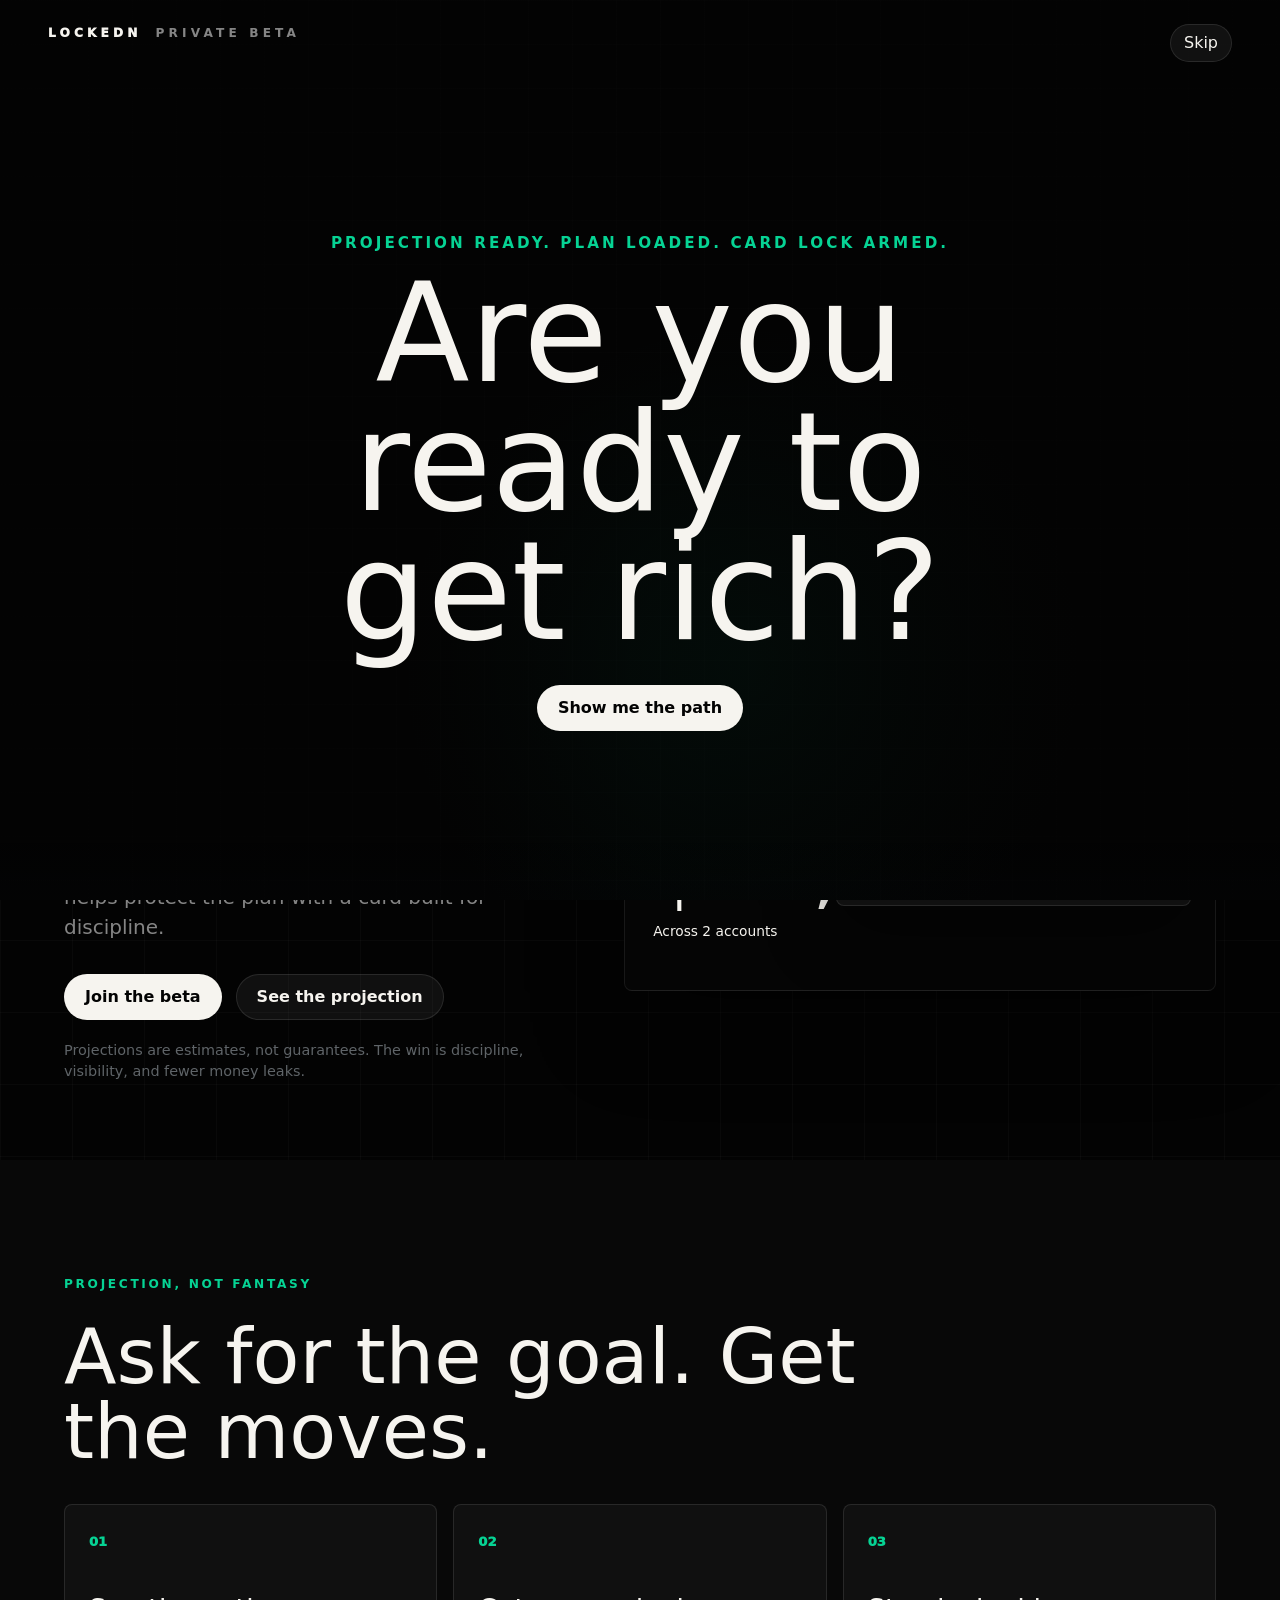
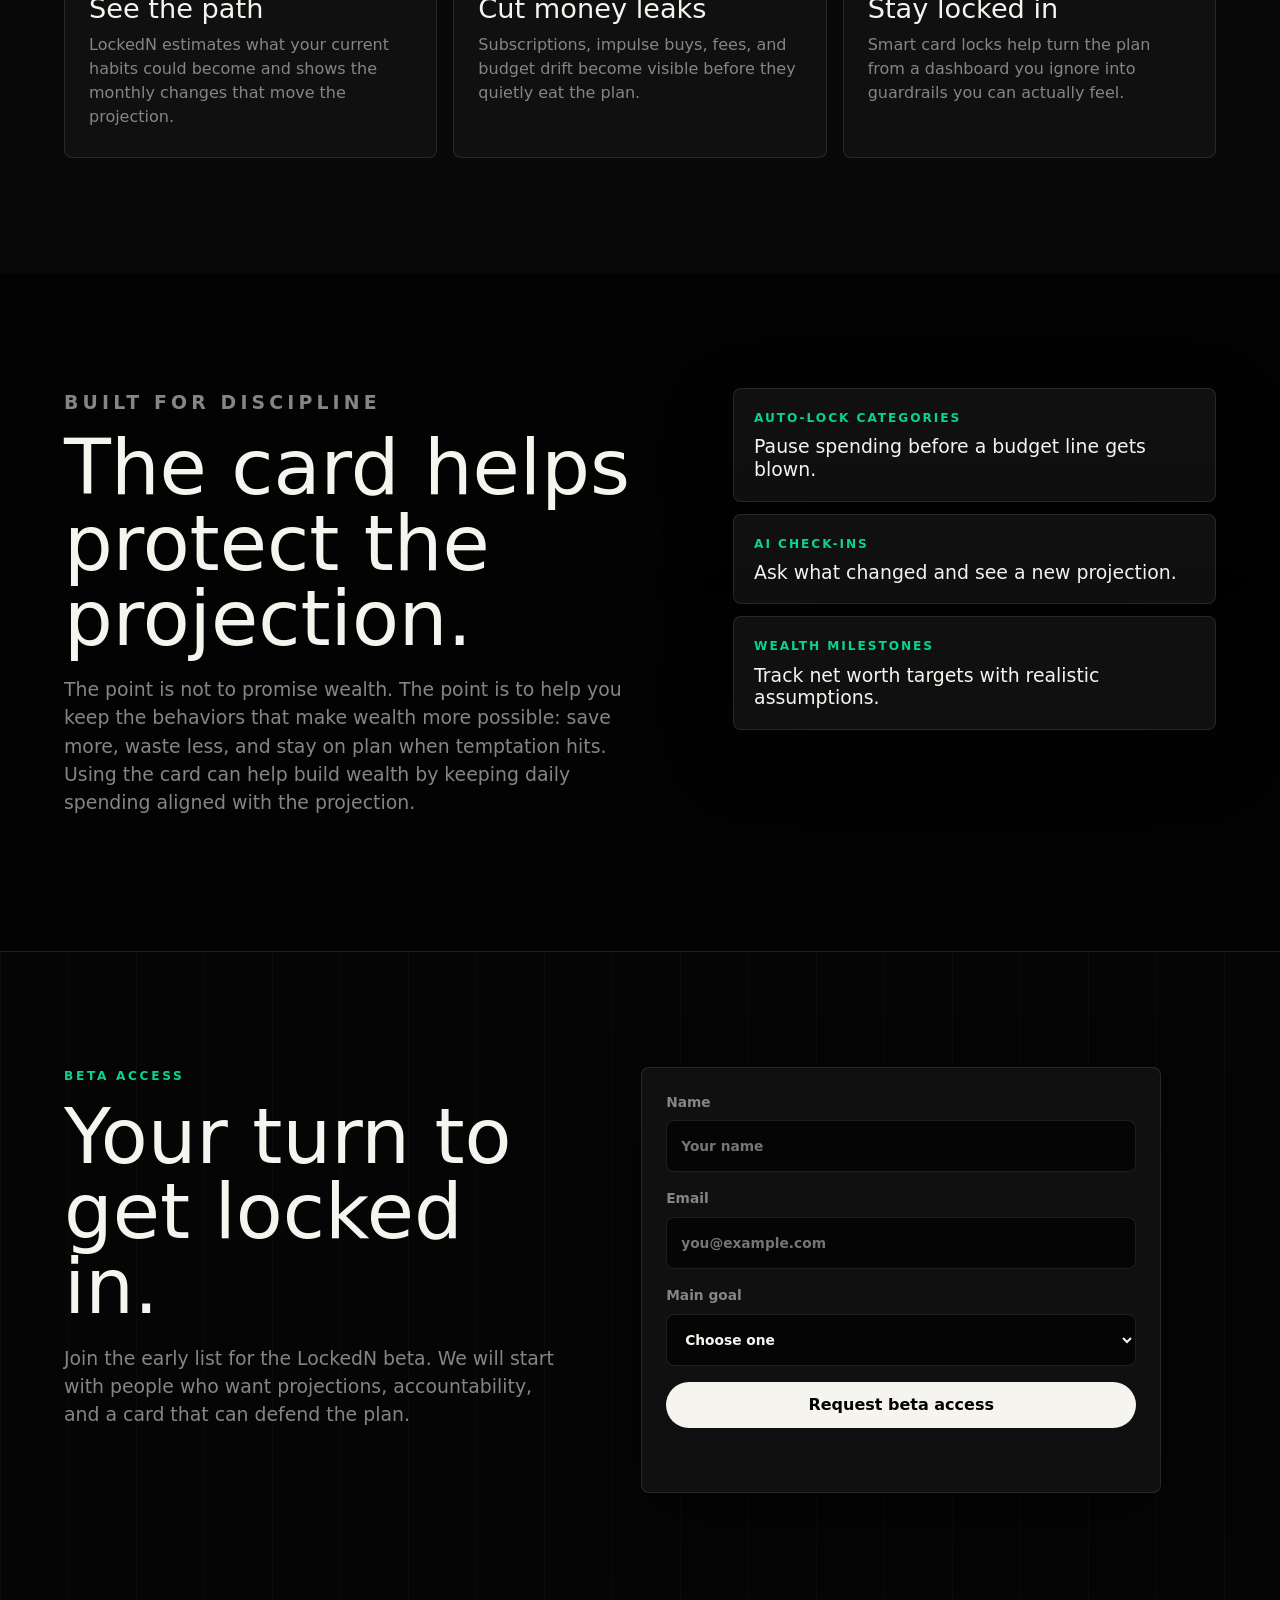
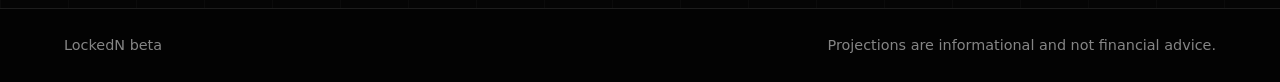
==== index.html @ 0f1dfa18 "Launch LockedN beta page" ====
<!doctype html>
<html lang="en">
  <head>
    <meta charset="utf-8" />
    <meta name="viewport" content="width=device-width, initial-scale=1" />
    <title>LockedN | Beta Access</title>
    <meta
      name="description"
      content="LockedN is an AI budgeting brain with projections, spending guardrails, and a card that can lock to help you stay on your wealth plan."
    />
    <link rel="stylesheet" href="styles.css" />
  </head>
  <body class="intro-active">
    <div class="intro" id="intro" aria-label="LockedN launch intro">
      <div class="intro__scan"></div>
      <div class="intro__topline">
        <span class="brand-mark">LOCKEDN</span>
        <span>Private beta</span>
      </div>
      <button class="intro__skip" type="button" id="skipIntro">Skip</button>

      <div class="intro__stage">
        <div class="intro__prompt">
          <span class="intro__label">Ask the AI</span>
          <p class="typing-line" id="introPrompt">I want to be a millionaire.</p>
        </div>

        <div class="intro__machine" aria-hidden="true">
          <div class="signal-row">
            <span>Income</span>
            <i></i>
          </div>
          <div class="signal-row">
            <span>Spending</span>
            <i></i>
          </div>
          <div class="signal-row">
            <span>Debt</span>
            <i></i>
          </div>
          <div class="signal-row">
            <span>Guardrails</span>
            <i></i>
          </div>
        </div>

        <div class="intro__projection">
          <span>Projected path</span>
          <strong id="introValue">$0</strong>
          <div class="intro__chart">
            <b style="--h: 24%"></b>
            <b style="--h: 38%"></b>
            <b style="--h: 51%"></b>
            <b style="--h: 68%"></b>
            <b style="--h: 86%"></b>
          </div>
        </div>

        <div class="intro__reveal">
          <p>Projection ready. Plan loaded. Card lock armed.</p>
          <h1>Are you ready to get rich?</h1>
          <button class="button button--light" type="button" id="enterSite">Show me the path</button>
        </div>
      </div>
    </div>

    <header class="site-header">
      <a class="logo" href="#top" aria-label="LockedN home">
        LOCKEDN
      </a>
      <nav class="site-nav" aria-label="Primary navigation">
        <a href="#projection">Projection</a>
        <a href="#guardrails">Card lock</a>
        <a href="#beta">Beta</a>
      </nav>
      <button class="button button--ghost" type="button" id="replayIntro">Replay</button>
    </header>

    <main id="top">
      <section class="hero" aria-labelledby="hero-title">
        <div class="hero__copy">
          <p class="eyebrow">AI wealth projection + lockable card</p>
          <h1 id="hero-title">Ask LockedN how to become a millionaire.</h1>
          <p class="hero__lede">
            LockedN turns your income, spending, debt, and goals into a projected wealth path, then helps protect the plan with a card built for discipline.
          </p>
          <div class="hero__actions">
            <a class="button button--primary" href="#beta">Join the beta</a>
            <a class="button button--secondary" href="#projection">See the projection</a>
          </div>
          <p class="fine-print">
            Projections are estimates, not guarantees. The win is discipline, visibility, and fewer money leaks.
          </p>
        </div>

        <div class="wealth-visual" aria-label="LockedN product preview">
          <div class="app-preview">
            <div class="app-preview__brand">LOCKEDN</div>
            <div class="black-card">
              <div class="black-card__top">
                <div>
                  <span>LOCKEDN</span>
                  <small>BLACK</small>
                </div>
                <b>VISA</b>
              </div>
              <div class="card-chip"></div>
              <div class="black-card__number">
                <span>&bull;&bull;&bull;&bull;</span>
                <span>&bull;&bull;&bull;&bull;</span>
                <span>&bull;&bull;&bull;&bull;</span>
                <strong>4242</strong>
              </div>
              <div class="black-card__foot">
                <span>CARDHOLDER</span>
                <strong>BETA MEMBER</strong>
              </div>
              <div class="card-lock-status">AI LOCK READY</div>
            </div>

            <div class="balance-panel">
              <span>Total balance</span>
              <strong>$14,260.65</strong>
              <p>Across 2 accounts</p>
            </div>

            <div class="ai-console">
              <div class="message message--user">I want to be a millionaire.</div>
              <div class="message message--ai">
                Save rate needed: $2,150/mo<br />
                Spending leaks found: $417/mo<br />
                Projected path: <strong>18 yrs 7 mos</strong>
              </div>
            </div>

            <div class="projection-panel">
              <div>
                <span>Target</span>
                <strong>$1,000,000</strong>
              </div>
              <div class="mini-chart" aria-hidden="true">
                <i style="--h: 28%"></i>
                <i style="--h: 44%"></i>
                <i style="--h: 59%"></i>
                <i style="--h: 72%"></i>
                <i style="--h: 92%"></i>
              </div>
            </div>
          </div>
        </div>
      </section>

      <section class="section section--contrast" id="projection" aria-labelledby="projection-title">
        <div class="section__heading">
          <p class="eyebrow">Projection, not fantasy</p>
          <h2 id="projection-title">Ask for the goal. Get the moves.</h2>
        </div>
        <div class="feature-grid">
          <article class="feature-card">
            <span class="feature-card__number">01</span>
            <h3>See the path</h3>
            <p>LockedN estimates what your current habits could become and shows the monthly changes that move the projection.</p>
          </article>
          <article class="feature-card">
            <span class="feature-card__number">02</span>
            <h3>Cut money leaks</h3>
            <p>Subscriptions, impulse buys, fees, and budget drift become visible before they quietly eat the plan.</p>
          </article>
          <article class="feature-card">
            <span class="feature-card__number">03</span>
            <h3>Stay locked in</h3>
            <p>Smart card locks help turn the plan from a dashboard you ignore into guardrails you can actually feel.</p>
          </article>
        </div>
      </section>

      <section class="split-section" id="guardrails" aria-labelledby="guardrails-title">
        <div>
          <p class="eyebrow">Built for discipline</p>
          <h2 id="guardrails-title">The card helps protect the projection.</h2>
          <p>
            The point is not to promise wealth. The point is to help you keep the behaviors that make wealth more possible: save more, waste less, and stay on plan when temptation hits. Using the card can help build wealth by keeping daily spending aligned with the projection.
          </p>
        </div>
        <div class="lock-list">
          <div>
            <span>Auto-lock categories</span>
            <strong>Pause spending before a budget line gets blown.</strong>
          </div>
          <div>
            <span>AI check-ins</span>
            <strong>Ask what changed and see a new projection.</strong>
          </div>
          <div>
            <span>Wealth milestones</span>
            <strong>Track net worth targets with realistic assumptions.</strong>
          </div>
        </div>
      </section>

      <section class="beta-section" id="beta" aria-labelledby="beta-title">
        <div class="beta-section__copy">
          <p class="eyebrow">Beta access</p>
          <h2 id="beta-title">Your turn to get locked in.</h2>
          <p>
            Join the early list for the LockedN beta. We will start with people who want projections, accountability, and a card that can defend the plan.
          </p>
        </div>

        <form class="signup-form" id="signupForm" novalidate>
          <label>
            Name
            <input type="text" name="name" autocomplete="name" placeholder="Your name" required />
          </label>
          <label>
            Email
            <input type="email" name="email" autocomplete="email" placeholder="you@example.com" required />
          </label>
          <label>
            Main goal
            <select name="goal" required>
              <option value="">Choose one</option>
              <option>Become a millionaire</option>
              <option>Stop overspending</option>
              <option>Pay down debt</option>
              <option>Build investing discipline</option>
            </select>
          </label>
          <button class="button button--primary" type="submit">Request beta access</button>
          <p class="form-status" id="formStatus" role="status" aria-live="polite"></p>
        </form>
      </section>
    </main>

    <footer class="site-footer">
      <span>LockedN beta</span>
      <span>Projections are informational and not financial advice.</span>
    </footer>

    <script src="script.js"></script>
  </body>
</html>
---- styles.css ----
:root {
  color-scheme: dark;
  --black: #030303;
  --app-black: #080808;
  --card: #1b1b1b;
  --card-soft: #242424;
  --ink: #f6f4ef;
  --muted: #858585;
  --muted-2: #5f6468;
  --line: rgba(255, 255, 255, 0.1);
  --teal: #06d394;
  --green: #06d394;
  --gold: #a99b65;
  --blue: #76a7ff;
  --shadow: rgba(0, 0, 0, 0.48);
}

* {
  box-sizing: border-box;
}

html {
  scroll-behavior: smooth;
}

body {
  margin: 0;
  min-width: 320px;
  background: var(--black);
  color: var(--ink);
  font-family:
    Inter, ui-sans-serif, system-ui, -apple-system, BlinkMacSystemFont, "Segoe UI",
    sans-serif;
  line-height: 1.5;
}

body.intro-active {
  overflow: hidden;
}

a {
  color: inherit;
  text-decoration: none;
}

button,
input,
select {
  font: inherit;
}

.intro {
  position: fixed;
  inset: 0;
  z-index: 20;
  display: grid;
  min-height: 100svh;
  overflow: hidden;
  background:
    linear-gradient(rgba(255, 255, 255, 0.026) 1px, transparent 1px),
    linear-gradient(90deg, rgba(255, 255, 255, 0.026) 1px, transparent 1px),
    var(--black);
  background-size: 44px 44px;
  transition:
    opacity 0.7s ease,
    visibility 0.7s ease;
}

.intro.is-hidden {
  visibility: hidden;
  opacity: 0;
  pointer-events: none;
}

.intro.is-restarting *,
.intro.is-restarting *::before,
.intro.is-restarting *::after {
  animation: none !important;
}

.intro::after {
  position: absolute;
  inset: 0;
  background:
    linear-gradient(90deg, rgba(3, 3, 3, 0.98), rgba(3, 3, 3, 0.72), rgba(3, 3, 3, 0.96)),
    radial-gradient(circle at 58% 74%, rgba(6, 211, 148, 0.16), transparent 34%);
  content: "";
}

.intro__scan {
  position: absolute;
  inset: -20%;
  z-index: 1;
  background: linear-gradient(
    180deg,
    transparent 0%,
    rgba(118, 167, 255, 0.08) 48%,
    rgba(6, 211, 148, 0.3) 50%,
    rgba(118, 167, 255, 0.08) 52%,
    transparent 100%
  );
  transform: translateY(-80%);
  animation: scan 5.6s cubic-bezier(0.7, 0, 0.2, 1) forwards;
}

.intro__topline,
.intro__skip {
  position: fixed;
  z-index: 3;
  top: 24px;
}

.intro__topline {
  left: clamp(18px, 4vw, 48px);
  display: flex;
  gap: 14px;
  align-items: center;
  color: var(--muted);
  font-size: 0.76rem;
  font-weight: 800;
  letter-spacing: 0.34em;
  text-transform: uppercase;
}

.brand-mark {
  color: var(--ink);
  font-weight: 950;
}

.intro__skip {
  right: clamp(18px, 4vw, 48px);
  width: 62px;
  min-height: 38px;
  border: 1px solid var(--line);
  border-radius: 999px;
  background: rgba(255, 255, 255, 0.06);
  color: var(--ink);
  cursor: pointer;
}

.intro__stage {
  position: relative;
  z-index: 2;
  display: grid;
  width: min(980px, calc(100% - 32px));
  min-height: min(680px, calc(100svh - 120px));
  margin: auto;
  place-items: center;
}

.intro__prompt,
.intro__machine,
.intro__projection,
.intro__reveal {
  position: absolute;
  width: min(720px, 100%);
}

.intro__prompt {
  top: 22%;
  opacity: 0;
  transform: translateY(22px);
  animation: riseIn 0.7s ease 0.35s forwards, fadeOut 0.5s ease 3.2s forwards;
}

.intro__label,
.intro__projection span,
.signal-row span {
  color: var(--muted);
  font-size: 0.76rem;
  font-weight: 850;
  letter-spacing: 0.22em;
  text-transform: uppercase;
}

.typing-line {
  position: relative;
  width: max-content;
  max-width: 100%;
  margin: 12px 0 0;
  overflow: hidden;
  border-right: 2px solid var(--teal);
  color: var(--ink);
  font-size: clamp(2rem, 8vw, 5.6rem);
  font-weight: 300;
  line-height: 0.98;
  white-space: nowrap;
  animation:
    typing 1.6s steps(29, end) 0.65s both,
    cursor 0.7s step-end infinite;
}

.intro__machine {
  top: 24%;
  display: grid;
  gap: 12px;
  opacity: 0;
  transform: scale(0.98);
  animation: riseIn 0.45s ease 3.45s forwards, fadeOut 0.45s ease 5.25s forwards;
}

.signal-row {
  display: grid;
  grid-template-columns: 118px 1fr;
  align-items: center;
  gap: 14px;
}

.signal-row i {
  display: block;
  height: 10px;
  overflow: hidden;
  border-radius: 999px;
  background: rgba(255, 255, 255, 0.09);
}

.signal-row i::before {
  display: block;
  width: 100%;
  height: 100%;
  border-radius: inherit;
  background: linear-gradient(90deg, var(--blue), var(--teal), var(--gold));
  content: "";
  transform: translateX(-102%);
  animation: loadBar 0.85s ease forwards;
}

.signal-row:nth-child(2) i::before {
  animation-delay: 0.15s;
}

.signal-row:nth-child(3) i::before {
  animation-delay: 0.28s;
}

.signal-row:nth-child(4) i::before {
  animation-delay: 0.42s;
}

.intro__projection {
  top: 16%;
  display: grid;
  gap: 20px;
  opacity: 0;
  transform: translateY(18px);
  animation: riseIn 0.45s ease 5.45s forwards, fadeOut 0.45s ease 7.45s forwards;
}

.intro__projection strong {
  color: var(--ink);
  font-size: clamp(3.5rem, 16vw, 9.2rem);
  font-weight: 200;
  line-height: 0.9;
}

.intro__chart {
  display: grid;
  grid-template-columns: repeat(5, 1fr);
  align-items: end;
  height: 150px;
  gap: 14px;
  border-bottom: 1px solid var(--line);
}

.intro__chart b {
  display: block;
  height: var(--h);
  min-height: 16px;
  border-radius: 8px 8px 0 0;
  background: linear-gradient(180deg, var(--ink), var(--teal));
  transform: scaleY(0);
  transform-origin: bottom;
  animation: chartGrow 0.8s ease forwards;
}

.intro__chart b:nth-child(2) {
  animation-delay: 0.1s;
}

.intro__chart b:nth-child(3) {
  animation-delay: 0.2s;
}

.intro__chart b:nth-child(4) {
  animation-delay: 0.3s;
}

.intro__chart b:nth-child(5) {
  animation-delay: 0.4s;
}

.intro__reveal {
  top: 18%;
  text-align: center;
  opacity: 0;
  transform: translateY(24px) scale(0.98);
  animation: revealIn 0.65s cubic-bezier(0.2, 0.8, 0.2, 1) 7.75s forwards;
}

.intro__reveal p {
  margin: 0 0 14px;
  color: var(--teal);
  font-size: clamp(0.78rem, 2vw, 0.95rem);
  font-weight: 850;
  letter-spacing: 0.2em;
  text-transform: uppercase;
}

.intro__reveal h1 {
  margin: 0 auto 28px;
  max-width: 780px;
  color: var(--ink);
  font-size: clamp(3.2rem, 11vw, 8.6rem);
  font-weight: 250;
  line-height: 0.94;
}

.site-header {
  position: sticky;
  top: 0;
  z-index: 10;
  display: flex;
  min-height: 76px;
  align-items: center;
  justify-content: space-between;
  gap: 24px;
  padding: 0 clamp(22px, 4vw, 56px);
  border-bottom: 1px solid var(--line);
  background: rgba(3, 3, 3, 0.82);
  backdrop-filter: blur(18px);
}

.logo {
  display: inline-flex;
  align-items: center;
  color: var(--ink);
  font-size: 0.78rem;
  font-weight: 950;
  letter-spacing: 0.34em;
}

.site-nav {
  display: flex;
  gap: clamp(12px, 3vw, 30px);
  color: var(--muted);
  font-size: 0.82rem;
  font-weight: 750;
}

.site-nav a:hover {
  color: var(--ink);
}

.button {
  display: inline-flex;
  min-height: 46px;
  align-items: center;
  justify-content: center;
  border: 1px solid transparent;
  border-radius: 999px;
  padding: 0 20px;
  font-weight: 850;
  cursor: pointer;
  transition:
    transform 0.2s ease,
    border-color 0.2s ease,
    background 0.2s ease;
}

.button:hover {
  transform: translateY(-2px);
}

.button--primary {
  background: var(--ink);
  color: var(--black);
}

.button--secondary {
  border-color: var(--line);
  background: rgba(255, 255, 255, 0.055);
  color: var(--ink);
}

.button--ghost {
  min-height: 38px;
  border-color: var(--line);
  background: transparent;
  color: var(--muted);
}

.button--light {
  background: var(--ink);
  color: var(--black);
}

.hero {
  display: grid;
  min-height: calc(100svh - 76px);
  grid-template-columns: minmax(0, 0.9fr) minmax(380px, 1.1fr);
  align-items: center;
  gap: clamp(30px, 6vw, 76px);
  padding: clamp(52px, 8vw, 104px) clamp(22px, 5vw, 72px) clamp(42px, 6vw, 80px);
  background:
    linear-gradient(rgba(255, 255, 255, 0.025) 1px, transparent 1px),
    linear-gradient(90deg, rgba(255, 255, 255, 0.025) 1px, transparent 1px),
    radial-gradient(circle at 75% 44%, rgba(6, 211, 148, 0.08), transparent 30%),
    var(--black);
  background-size: 72px 72px, 72px 72px, auto, auto;
}

.hero__copy {
  max-width: 720px;
}

.eyebrow {
  margin: 0 0 14px;
  color: var(--teal);
  font-size: 0.76rem;
  font-weight: 900;
  letter-spacing: 0.22em;
  text-transform: uppercase;
}

.hero h1,
.section h2,
.split-section h2,
.beta-section h2 {
  margin: 0;
  font-weight: 280;
  line-height: 0.98;
}

.hero h1 {
  max-width: 780px;
  font-size: clamp(3.15rem, 7.8vw, 7.1rem);
}

.hero__lede {
  max-width: 650px;
  margin: 24px 0 0;
  color: var(--muted);
  font-size: clamp(1.04rem, 2vw, 1.25rem);
}

.hero__actions {
  display: flex;
  flex-wrap: wrap;
  gap: 14px;
  margin-top: 32px;
}

.fine-print {
  max-width: 540px;
  margin: 20px 0 0;
  color: var(--muted-2);
  font-size: 0.9rem;
}

.wealth-visual {
  position: relative;
  min-height: 720px;
}

.app-preview {
  position: relative;
  min-height: 720px;
  overflow: hidden;
  border: 1px solid rgba(255, 255, 255, 0.075);
  border-radius: 8px;
  background:
    linear-gradient(180deg, rgba(255, 255, 255, 0.035), transparent 24%),
    #050505;
  box-shadow: 0 32px 90px var(--shadow);
}

.app-preview__brand {
  position: absolute;
  left: 28px;
  top: 28px;
  color: var(--ink);
  font-size: 0.78rem;
  font-weight: 950;
  letter-spacing: 0.34em;
}

.black-card {
  position: absolute;
  left: 28px;
  right: 28px;
  top: 70px;
  min-height: 360px;
  overflow: hidden;
  border: 1px solid rgba(255, 255, 255, 0.07);
  border-radius: 8px;
  background:
    radial-gradient(circle at 46% 46%, rgba(255, 255, 255, 0.045), transparent 30%),
    linear-gradient(145deg, #242424, #111 72%);
  box-shadow: 0 28px 60px rgba(0, 0, 0, 0.5);
}

.black-card::after {
  position: absolute;
  inset: 0;
  background: linear-gradient(115deg, transparent 0 45%, rgba(255, 255, 255, 0.08) 48%, transparent 52% 100%);
  content: "";
  transform: translateX(-70%);
  animation: cardSheen 5.8s ease-in-out infinite;
}

.black-card__top,
.black-card__foot,
.black-card__number,
.card-chip,
.card-lock-status {
  position: absolute;
  z-index: 1;
}

.black-card__top {
  left: 26px;
  right: 26px;
  top: 24px;
  display: flex;
  align-items: flex-start;
  justify-content: space-between;
  gap: 16px;
}

.black-card__top span,
.black-card__top b {
  color: var(--ink);
  font-size: 0.94rem;
  font-weight: 950;
  letter-spacing: 0.34em;
}

.black-card__top small {
  display: block;
  margin-top: 2px;
  color: var(--teal);
  font-size: 0.58rem;
  font-weight: 900;
  letter-spacing: 0.28em;
}

.card-chip {
  left: 26px;
  top: 166px;
  width: 38px;
  height: 28px;
  border: 3px solid var(--gold);
  border-radius: 5px;
  background: rgba(169, 155, 101, 0.45);
}

.black-card__number {
  left: 26px;
  bottom: 116px;
  display: flex;
  flex-wrap: wrap;
  align-items: center;
  gap: 18px;
  color: var(--ink);
  font-size: clamp(1.05rem, 2vw, 1.42rem);
  letter-spacing: 0.15em;
}

.black-card__number span {
  font-size: 1.25em;
  letter-spacing: 0.26em;
}

.black-card__number strong {
  font-size: 1.02em;
  font-weight: 400;
  letter-spacing: 0.08em;
}

.black-card__foot {
  left: 26px;
  bottom: 24px;
}

.black-card__foot span {
  display: block;
  color: var(--muted-2);
  font-size: 0.56rem;
  font-weight: 900;
  letter-spacing: 0.25em;
}

.black-card__foot strong {
  display: block;
  margin-top: 2px;
  color: var(--ink);
  font-size: 0.78rem;
  letter-spacing: 0.12em;
}

.card-lock-status {
  right: 26px;
  bottom: 24px;
  border: 1px solid rgba(6, 211, 148, 0.35);
  border-radius: 999px;
  padding: 8px 12px;
  color: var(--teal);
  font-size: 0.64rem;
  font-weight: 950;
  letter-spacing: 0.18em;
}

.balance-panel {
  position: absolute;
  left: 28px;
  bottom: 48px;
}

.balance-panel span,
.projection-panel span {
  display: block;
  color: var(--muted-2);
  font-size: 0.72rem;
  font-weight: 850;
  letter-spacing: 0.18em;
  text-transform: uppercase;
}

.balance-panel strong {
  display: block;
  margin-top: 6px;
  color: var(--ink);
  font-size: clamp(3.2rem, 7vw, 5.2rem);
  font-weight: 200;
  line-height: 0.9;
}

.balance-panel p {
  margin: 12px 0 0;
  color: var(--ink);
  font-size: 0.86rem;
}

.ai-console,
.projection-panel,
.feature-card,
.signup-form,
.lock-list > div {
  border: 1px solid var(--line);
  border-radius: 8px;
  box-shadow: 0 24px 70px var(--shadow);
}

.ai-console {
  position: absolute;
  right: 24px;
  bottom: 84px;
  width: min(355px, calc(100% - 48px));
  padding: 12px;
  background: rgba(18, 18, 18, 0.94);
}

.message {
  max-width: 92%;
  margin-bottom: 10px;
  border-radius: 8px;
  padding: 12px 14px;
  font-size: 0.85rem;
  font-weight: 700;
}

.message--user {
  margin-left: auto;
  background: var(--ink);
  color: var(--black);
}

.message--ai {
  background: #0d0d0d;
  color: var(--muted);
}

.message--ai strong {
  color: var(--teal);
}

.projection-panel {
  position: absolute;
  right: 24px;
  bottom: 230px;
  width: min(280px, calc(100% - 48px));
  padding: 18px;
  background: rgba(8, 8, 8, 0.92);
}

.projection-panel strong {
  display: block;
  margin-top: 6px;
  color: var(--ink);
  font-size: clamp(1.9rem, 4vw, 2.9rem);
  font-weight: 220;
  line-height: 1;
}

.mini-chart {
  display: grid;
  grid-template-columns: repeat(5, 1fr);
  align-items: end;
  height: 96px;
  gap: 8px;
  margin-top: 18px;
  border-bottom: 1px solid var(--line);
}

.mini-chart i {
  display: block;
  height: var(--h);
  min-height: 14px;
  border-radius: 7px 7px 0 0;
  background: linear-gradient(180deg, var(--ink), var(--teal));
}

.section,
.split-section,
.beta-section {
  padding: clamp(64px, 9vw, 116px) clamp(22px, 5vw, 72px);
}

.section--contrast {
  background: #080808;
}

.section__heading {
  display: grid;
  max-width: 980px;
  gap: 12px;
  margin-bottom: 34px;
}

.section h2,
.split-section h2,
.beta-section h2 {
  max-width: 850px;
  font-size: clamp(2.4rem, 6vw, 5.2rem);
}

.feature-grid {
  display: grid;
  grid-template-columns: repeat(3, 1fr);
  gap: 16px;
}

.feature-card {
  min-height: 254px;
  padding: 24px;
  background: #101010;
  box-shadow: none;
}

.feature-card__number {
  color: var(--teal);
  font-size: 0.82rem;
  font-weight: 950;
}

.feature-card h3 {
  margin: 42px 0 10px;
  font-size: 1.7rem;
  font-weight: 420;
  line-height: 1.05;
}

.feature-card p {
  margin: 0;
  color: var(--muted);
}

.split-section {
  display: grid;
  grid-template-columns: minmax(0, 0.9fr) minmax(320px, 0.75fr);
  gap: clamp(30px, 7vw, 94px);
  align-items: start;
  background: var(--black);
}

.split-section p {
  max-width: 680px;
  color: var(--muted);
  font-size: clamp(1rem, 2vw, 1.18rem);
}

.lock-list {
  display: grid;
  gap: 12px;
}

.lock-list > div {
  padding: 20px;
  background: #101010;
}

.lock-list span {
  display: block;
  color: var(--teal);
  font-size: 0.76rem;
  font-weight: 900;
  letter-spacing: 0.16em;
  text-transform: uppercase;
}

.lock-list strong {
  display: block;
  margin-top: 8px;
  font-size: 1.18rem;
  font-weight: 420;
  line-height: 1.2;
}

.beta-section {
  display: grid;
  grid-template-columns: minmax(0, 0.9fr) minmax(320px, 520px);
  gap: clamp(30px, 7vw, 84px);
  align-items: start;
  border-top: 1px solid var(--line);
  background:
    linear-gradient(90deg, rgba(255, 255, 255, 0.025) 1px, transparent 1px),
    #050505;
  background-size: 68px 68px;
}

.beta-section__copy p:not(.eyebrow) {
  max-width: 650px;
  color: var(--muted);
  font-size: clamp(1rem, 2vw, 1.18rem);
}

.signup-form {
  display: grid;
  gap: 16px;
  padding: 24px;
  background: #101010;
}

.signup-form label {
  display: grid;
  gap: 8px;
  color: var(--muted);
  font-size: 0.86rem;
  font-weight: 850;
}

.signup-form input,
.signup-form select {
  width: 100%;
  min-height: 52px;
  border: 1px solid var(--line);
  border-radius: 8px;
  background: #050505;
  color: var(--ink);
  padding: 0 14px;
  outline: none;
}

.signup-form input:focus,
.signup-form select:focus {
  border-color: var(--teal);
  box-shadow: 0 0 0 4px rgba(6, 211, 148, 0.14);
}

.form-status {
  min-height: 24px;
  margin: 0;
  color: var(--teal);
  font-weight: 800;
}

.site-footer {
  display: flex;
  min-height: 74px;
  align-items: center;
  justify-content: space-between;
  gap: 18px;
  padding: 0 clamp(22px, 5vw, 72px);
  border-top: 1px solid var(--line);
  background: var(--black);
  color: var(--muted);
  font-size: 0.9rem;
}

@keyframes scan {
  to {
    transform: translateY(80%);
  }
}

@keyframes riseIn {
  to {
    opacity: 1;
    transform: translateY(0) scale(1);
  }
}

@keyframes fadeOut {
  to {
    opacity: 0;
    transform: translateY(-18px);
  }
}

@keyframes typing {
  from {
    width: 0;
  }
  to {
    width: 18ch;
  }
}

@keyframes cursor {
  50% {
    border-color: transparent;
  }
}

@keyframes loadBar {
  to {
    transform: translateX(0);
  }
}

@keyframes chartGrow {
  to {
    transform: scaleY(1);
  }
}

@keyframes revealIn {
  to {
    opacity: 1;
    transform: translateY(0) scale(1);
  }
}

@keyframes cardSheen {
  0%,
  46% {
    transform: translateX(-76%);
  }
  72%,
  100% {
    transform: translateX(82%);
  }
}

@media (max-width: 980px) {
  .site-header {
    min-height: 68px;
  }

  .site-nav {
    display: none;
  }

  .hero,
  .split-section,
  .beta-section {
    grid-template-columns: 1fr;
  }

  .hero {
    min-height: auto;
  }

  .wealth-visual,
  .app-preview {
    min-height: 720px;
  }

  .feature-grid {
    grid-template-columns: 1fr;
  }
}

@media (max-width: 660px) {
  .intro__topline {
    align-items: flex-start;
    flex-direction: column;
    gap: 4px;
    letter-spacing: 0.26em;
  }

  .intro__stage {
    min-height: calc(100svh - 92px);
  }

  .typing-line {
    white-space: normal;
    animation: riseIn 0.7s ease 0.65s both, cursor 0.7s step-end infinite;
  }

  .signal-row {
    grid-template-columns: 1fr;
  }

  .intro__projection strong {
    font-size: clamp(3.25rem, 20vw, 5.4rem);
  }

  .intro__reveal {
    top: 15%;
  }

  .hero h1 {
    font-size: clamp(3rem, 16vw, 4.9rem);
  }

  .hero__actions,
  .button {
    width: 100%;
  }

  .wealth-visual,
  .app-preview {
    min-height: 880px;
  }

  .black-card {
    left: 16px;
    right: 16px;
    min-height: 340px;
  }

  .black-card__number {
    gap: 10px;
  }

  .card-lock-status {
    left: 26px;
    right: auto;
    bottom: 58px;
  }

  .balance-panel {
    left: 16px;
    right: 16px;
    bottom: 292px;
  }

  .balance-panel strong {
    font-size: clamp(2.75rem, 13vw, 4rem);
  }

  .projection-panel {
    left: 16px;
    right: 16px;
    bottom: 150px;
    width: auto;
  }

  .ai-console {
    left: 16px;
    right: 16px;
    bottom: 22px;
    width: auto;
  }

  .site-footer {
    flex-direction: column;
    align-items: flex-start;
    justify-content: center;
    padding-top: 18px;
    padding-bottom: 18px;
  }
}

@media (prefers-reduced-motion: reduce) {
  *,
  *::before,
  *::after {
    scroll-behavior: auto !important;
    animation-duration: 0.01ms !important;
    animation-iteration-count: 1 !important;
    transition-duration: 0.01ms !important;
  }

  body.intro-active {
    overflow: auto;
  }
}
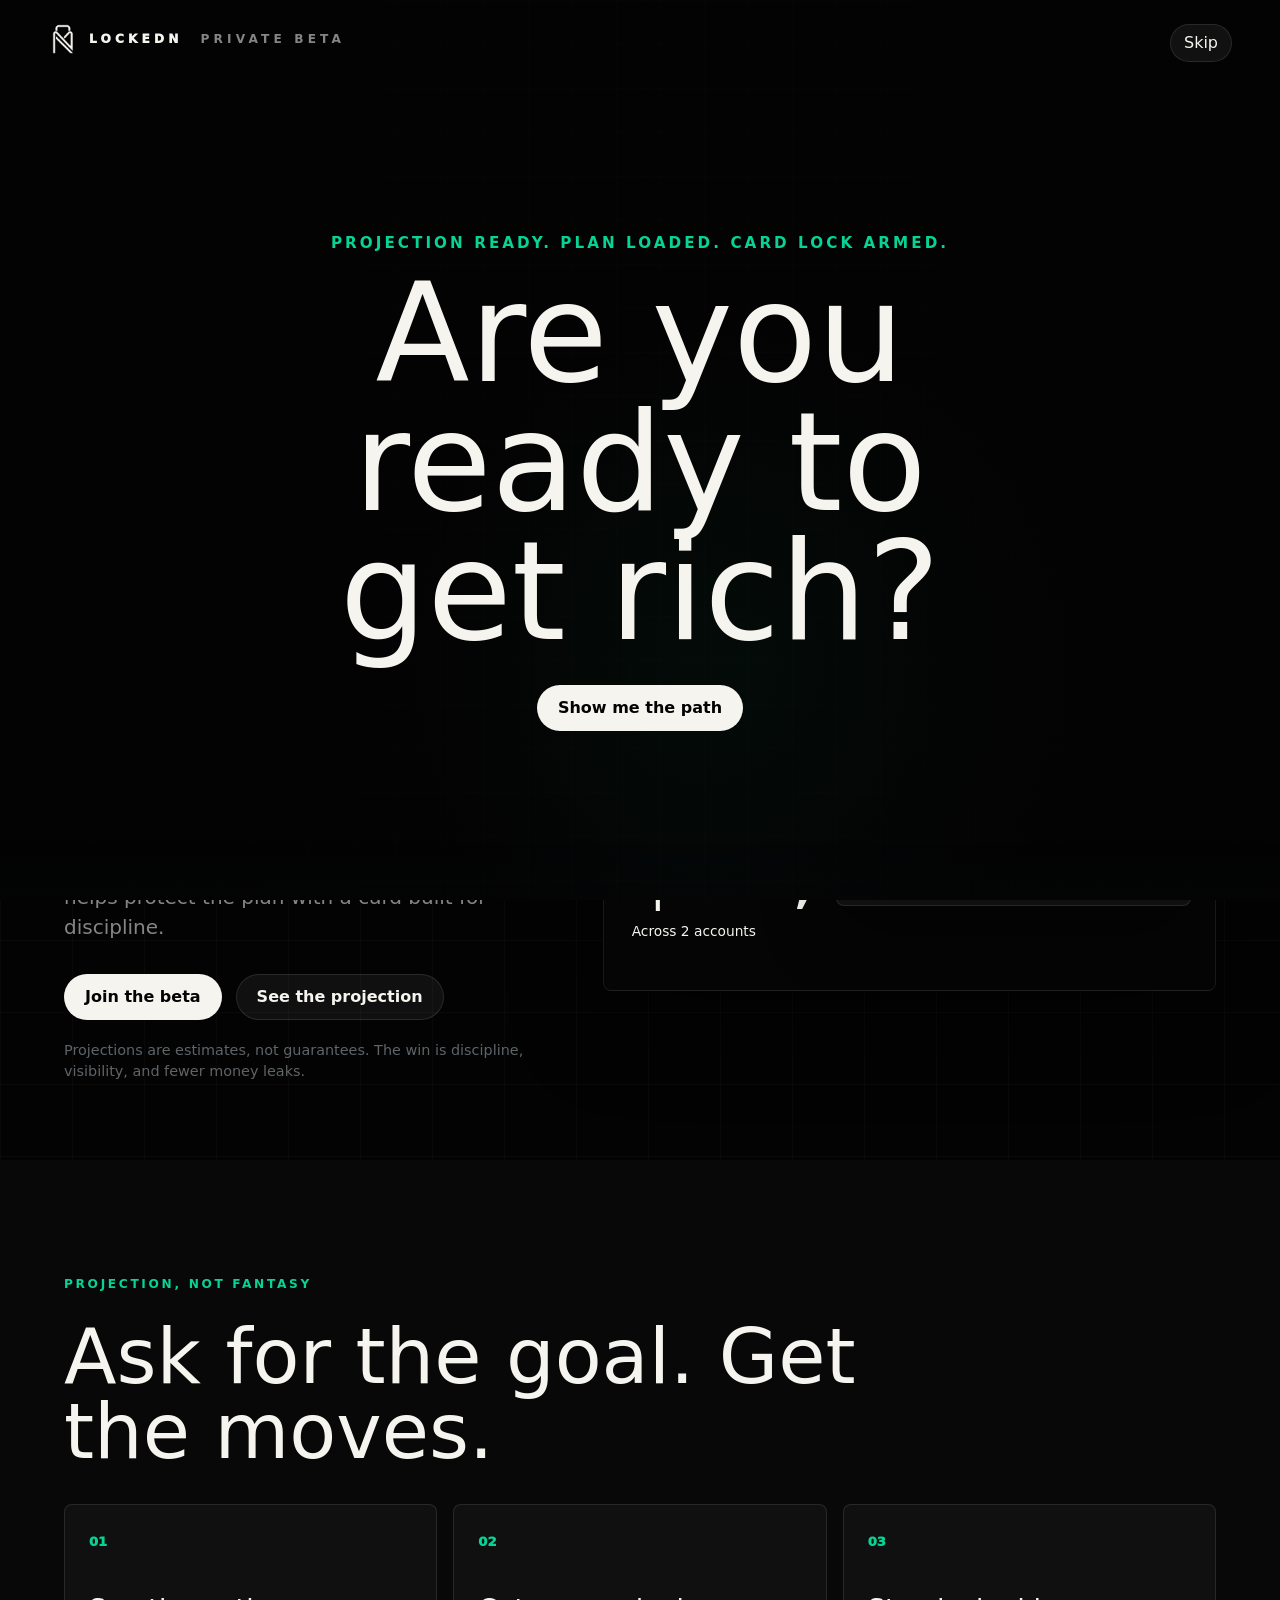
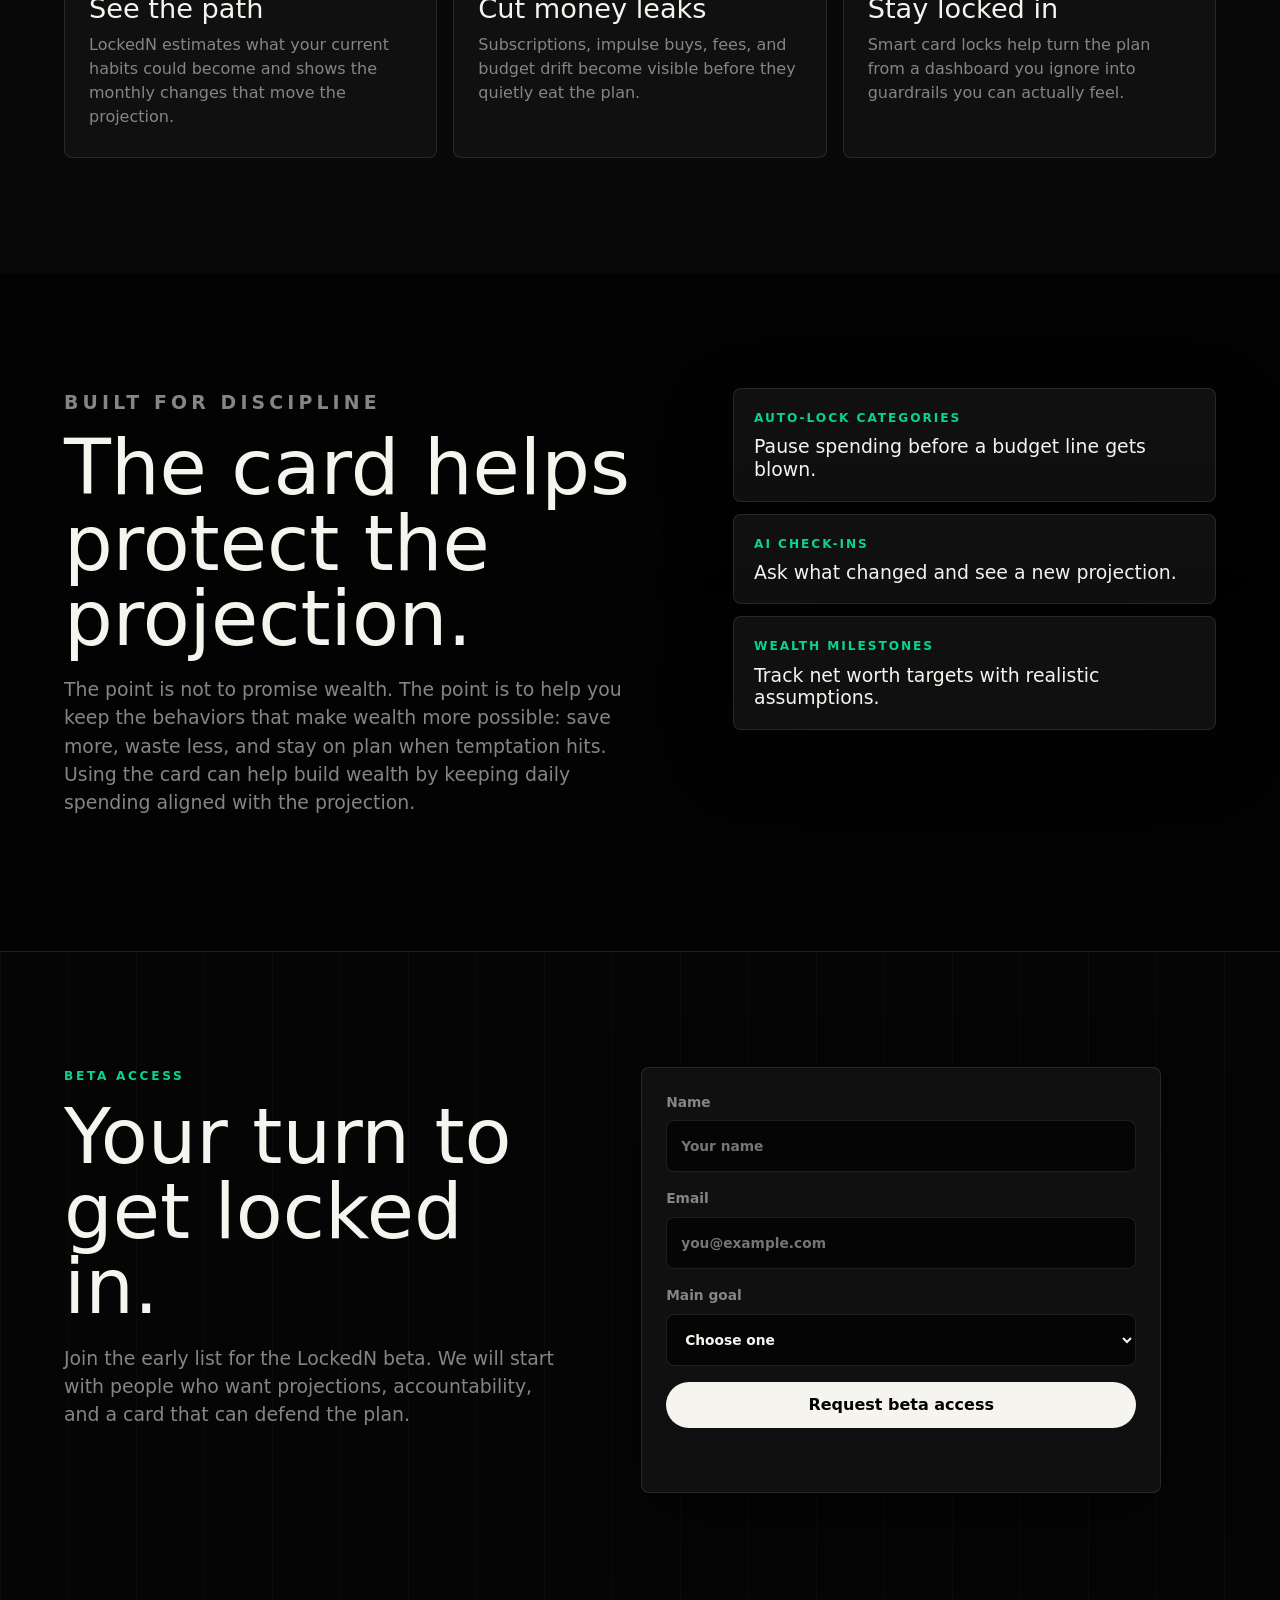
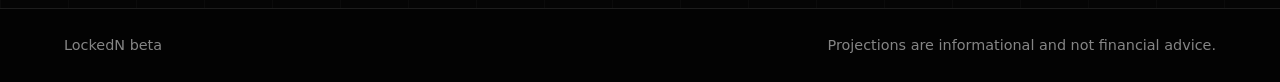
==== commit 0951e66f: "Polish responsive LockedN launch page" ====
--- a/index.html
+++ b/index.html
@@ -14,7 +14,10 @@
     <div class="intro" id="intro" aria-label="LockedN launch intro">
       <div class="intro__scan"></div>
       <div class="intro__topline">
-        <span class="brand-mark">LOCKEDN</span>
+        <span class="brand-lockup">
+          <img src="assets/lockedn-mark-light.png" alt="" />
+          <span class="brand-mark">LOCKEDN</span>
+        </span>
         <span>Private beta</span>
       </div>
       <button class="intro__skip" type="button" id="skipIntro">Skip</button>
@@ -66,7 +69,10 @@
 
     <header class="site-header">
       <a class="logo" href="#top" aria-label="LockedN home">
-        LOCKEDN
+        <span class="logo__mark">
+          <img src="assets/lockedn-mark-light.png" alt="" />
+        </span>
+        <span>LOCKEDN</span>
       </a>
       <nav class="site-nav" aria-label="Primary navigation">
         <a href="#projection">Projection</a>
@@ -80,7 +86,7 @@
       <section class="hero" aria-labelledby="hero-title">
         <div class="hero__copy">
           <p class="eyebrow">AI wealth projection + lockable card</p>
-          <h1 id="hero-title">Ask LockedN how to become a millionaire.</h1>
+          <h1 id="hero-title">Ask <span class="hero-title-brand">LockedN</span> how to become a millionaire.</h1>
           <p class="hero__lede">
             LockedN turns your income, spending, debt, and goals into a projected wealth path, then helps protect the plan with a card built for discipline.
           </p>
@@ -95,7 +101,11 @@
 
         <div class="wealth-visual" aria-label="LockedN product preview">
           <div class="app-preview">
-            <div class="app-preview__brand">LOCKEDN</div>
+            <div class="app-preview__brand">
+              <img src="assets/lockedn-mark-light.png" alt="" />
+              <span>LOCKEDN</span>
+            </div>
+            <img class="app-preview__watermark" src="assets/lockedn-mark-light.png" alt="" />
             <div class="black-card">
               <div class="black-card__top">
                 <div>
--- a/styles.css
+++ b/styles.css
@@ -26,6 +26,7 @@
 body {
   margin: 0;
   min-width: 320px;
+  overflow-x: hidden;
   background: var(--black);
   color: var(--ink);
   font-family:
@@ -113,7 +114,7 @@
 .intro__topline {
   left: clamp(18px, 4vw, 48px);
   display: flex;
-  gap: 14px;
+  gap: 18px;
   align-items: center;
   color: var(--muted);
   font-size: 0.76rem;
@@ -125,6 +126,18 @@
 .brand-mark {
   color: var(--ink);
   font-weight: 950;
+}
+
+.brand-lockup {
+  display: inline-flex;
+  align-items: center;
+  gap: 11px;
+}
+
+.brand-lockup img {
+  width: 30px;
+  height: 30px;
+  object-fit: contain;
 }
 
 .intro__skip {
@@ -333,10 +346,25 @@
 .logo {
   display: inline-flex;
   align-items: center;
+  gap: 11px;
   color: var(--ink);
   font-size: 0.78rem;
   font-weight: 950;
   letter-spacing: 0.34em;
+}
+
+.logo__mark {
+  display: inline-grid;
+  width: 34px;
+  height: 34px;
+  flex: 0 0 auto;
+  place-items: center;
+}
+
+.logo__mark img {
+  width: 100%;
+  height: 100%;
+  object-fit: contain;
 }
 
 .site-nav {
@@ -353,6 +381,7 @@
 
 .button {
   display: inline-flex;
+  max-width: 100%;
   min-height: 46px;
   align-items: center;
   justify-content: center;
@@ -397,7 +426,7 @@
 .hero {
   display: grid;
   min-height: calc(100svh - 76px);
-  grid-template-columns: minmax(0, 0.9fr) minmax(380px, 1.1fr);
+  grid-template-columns: minmax(0, 0.86fr) minmax(440px, 1.14fr);
   align-items: center;
   gap: clamp(30px, 6vw, 76px);
   padding: clamp(52px, 8vw, 104px) clamp(22px, 5vw, 72px) clamp(42px, 6vw, 80px);
@@ -410,6 +439,7 @@
 }
 
 .hero__copy {
+  min-width: 0;
   max-width: 720px;
 }
 
@@ -436,6 +466,10 @@
   font-size: clamp(3.15rem, 7.8vw, 7.1rem);
 }
 
+.hero-title-brand {
+  display: inline;
+}
+
 .hero__lede {
   max-width: 650px;
   margin: 24px 0 0;
@@ -459,13 +493,18 @@
 
 .wealth-visual {
   position: relative;
+  width: min(100%, 760px);
+  min-width: 0;
   min-height: 720px;
+  margin-left: auto;
 }
 
 .app-preview {
   position: relative;
+  min-width: 0;
   min-height: 720px;
   overflow: hidden;
+  isolation: isolate;
   border: 1px solid rgba(255, 255, 255, 0.075);
   border-radius: 8px;
   background:
@@ -478,10 +517,30 @@
   position: absolute;
   left: 28px;
   top: 28px;
+  z-index: 3;
+  display: inline-flex;
+  align-items: center;
+  gap: 10px;
   color: var(--ink);
   font-size: 0.78rem;
   font-weight: 950;
   letter-spacing: 0.34em;
+}
+
+.app-preview__brand img {
+  width: 28px;
+  height: 28px;
+  object-fit: contain;
+}
+
+.app-preview__watermark {
+  position: absolute;
+  right: -90px;
+  top: 34px;
+  z-index: 0;
+  width: min(420px, 56%);
+  opacity: 0.055;
+  pointer-events: none;
 }
 
 .black-card {
@@ -489,6 +548,7 @@
   left: 28px;
   right: 28px;
   top: 70px;
+  z-index: 2;
   min-height: 360px;
   overflow: hidden;
   border: 1px solid rgba(255, 255, 255, 0.07);
@@ -614,6 +674,7 @@
   position: absolute;
   left: 28px;
   bottom: 48px;
+  z-index: 3;
 }
 
 .balance-panel span,
@@ -655,6 +716,7 @@
   position: absolute;
   right: 24px;
   bottom: 84px;
+  z-index: 4;
   width: min(355px, calc(100% - 48px));
   padding: 12px;
   background: rgba(18, 18, 18, 0.94);
@@ -688,6 +750,7 @@
   position: absolute;
   right: 24px;
   bottom: 230px;
+  z-index: 4;
   width: min(280px, calc(100% - 48px));
   padding: 18px;
   background: rgba(8, 8, 8, 0.92);
@@ -836,6 +899,7 @@
 
 .signup-form {
   display: grid;
+  min-width: 0;
   gap: 16px;
   padding: 24px;
   background: #101010;
@@ -952,7 +1016,7 @@
   }
 }
 
-@media (max-width: 980px) {
+@media (max-width: 1100px) {
   .site-header {
     min-height: 68px;
   }
@@ -971,9 +1035,18 @@
     min-height: auto;
   }
 
+  .hero__copy {
+    max-width: 820px;
+  }
+
+  .wealth-visual {
+    width: min(100%, 820px);
+    margin-right: auto;
+  }
+
   .wealth-visual,
   .app-preview {
-    min-height: 720px;
+    min-height: 700px;
   }
 
   .feature-grid {
@@ -982,6 +1055,35 @@
 }
 
 @media (max-width: 660px) {
+  .site-header {
+    justify-content: flex-start;
+    width: 100vw;
+    max-width: 100vw;
+    padding: 0 16px;
+  }
+
+  .logo {
+    gap: 8px;
+    font-size: 0.72rem;
+    letter-spacing: 0.24em;
+  }
+
+  .logo__mark {
+    width: 28px;
+    height: 28px;
+  }
+
+  .button--ghost {
+    display: none;
+  }
+
+  .eyebrow {
+    font-size: 0.68rem;
+    letter-spacing: 0.13em;
+    line-height: 1.35;
+    overflow-wrap: anywhere;
+  }
+
   .intro__topline {
     align-items: flex-start;
     flex-direction: column;
@@ -1014,19 +1116,67 @@
     font-size: clamp(3rem, 16vw, 4.9rem);
   }
 
+  .hero,
+  .hero__copy,
+  .hero__actions {
+    width: 100%;
+    max-width: 100%;
+  }
+
+  .hero h1,
+  .hero__lede,
+  .fine-print {
+    max-width: min(330px, calc(100vw - 48px));
+  }
+
+  .hero__actions {
+    max-width: calc(100vw - 48px);
+  }
+
+  .hero__actions .button {
+    width: calc(100vw - 48px);
+  }
+
+  .hero-title-brand {
+    display: block;
+  }
+
   .hero__actions,
-  .button {
+  .hero__actions .button,
+  .signup-form .button,
+  .intro__reveal .button {
     width: 100%;
   }
 
   .wealth-visual,
   .app-preview {
-    min-height: 880px;
+    min-height: 820px;
+  }
+
+  .app-preview__brand {
+    left: 16px;
+    top: 18px;
+    gap: 8px;
+    font-size: 0.7rem;
+    letter-spacing: 0.24em;
+  }
+
+  .app-preview__brand img {
+    width: 25px;
+    height: 25px;
+  }
+
+  .app-preview__watermark {
+    right: -72px;
+    top: 88px;
+    width: 290px;
+    opacity: 0.05;
   }
 
   .black-card {
     left: 16px;
     right: 16px;
+    top: 58px;
     min-height: 340px;
   }
 
@@ -1070,6 +1220,99 @@
     justify-content: center;
     padding-top: 18px;
     padding-bottom: 18px;
+  }
+}
+
+@media (max-width: 430px) {
+  .intro__topline,
+  .brand-lockup,
+  .logo {
+    letter-spacing: 0.18em;
+  }
+
+  .hero {
+    padding-right: 24px;
+    padding-left: 24px;
+  }
+
+  .hero h1,
+  .hero__lede,
+  .hero__actions,
+  .fine-print {
+    max-width: calc(100vw - 48px);
+  }
+
+  .hero__actions .button {
+    width: calc(100vw - 48px);
+  }
+
+  .hero h1 {
+    font-size: clamp(2.55rem, 13vw, 3.35rem);
+  }
+
+  .hero__lede {
+    font-size: 1rem;
+  }
+
+  .wealth-visual,
+  .app-preview {
+    min-height: 790px;
+  }
+
+  .black-card {
+    min-height: 310px;
+  }
+
+  .black-card__top {
+    left: 18px;
+    right: 18px;
+  }
+
+  .black-card__top span,
+  .black-card__top b {
+    font-size: 0.72rem;
+    letter-spacing: 0.24em;
+  }
+
+  .card-chip {
+    left: 18px;
+    top: 142px;
+  }
+
+  .black-card__number {
+    left: 18px;
+    bottom: 104px;
+    gap: 7px;
+    font-size: 0.88rem;
+  }
+
+  .black-card__foot {
+    left: 18px;
+  }
+
+  .card-lock-status {
+    left: 18px;
+    bottom: 56px;
+    font-size: 0.56rem;
+  }
+
+  .balance-panel {
+    bottom: 270px;
+  }
+
+  .projection-panel {
+    bottom: 136px;
+  }
+
+  .ai-console {
+    bottom: 18px;
+  }
+
+  .section,
+  .split-section,
+  .beta-section {
+    padding-right: 14px;
+    padding-left: 14px;
   }
 }
 
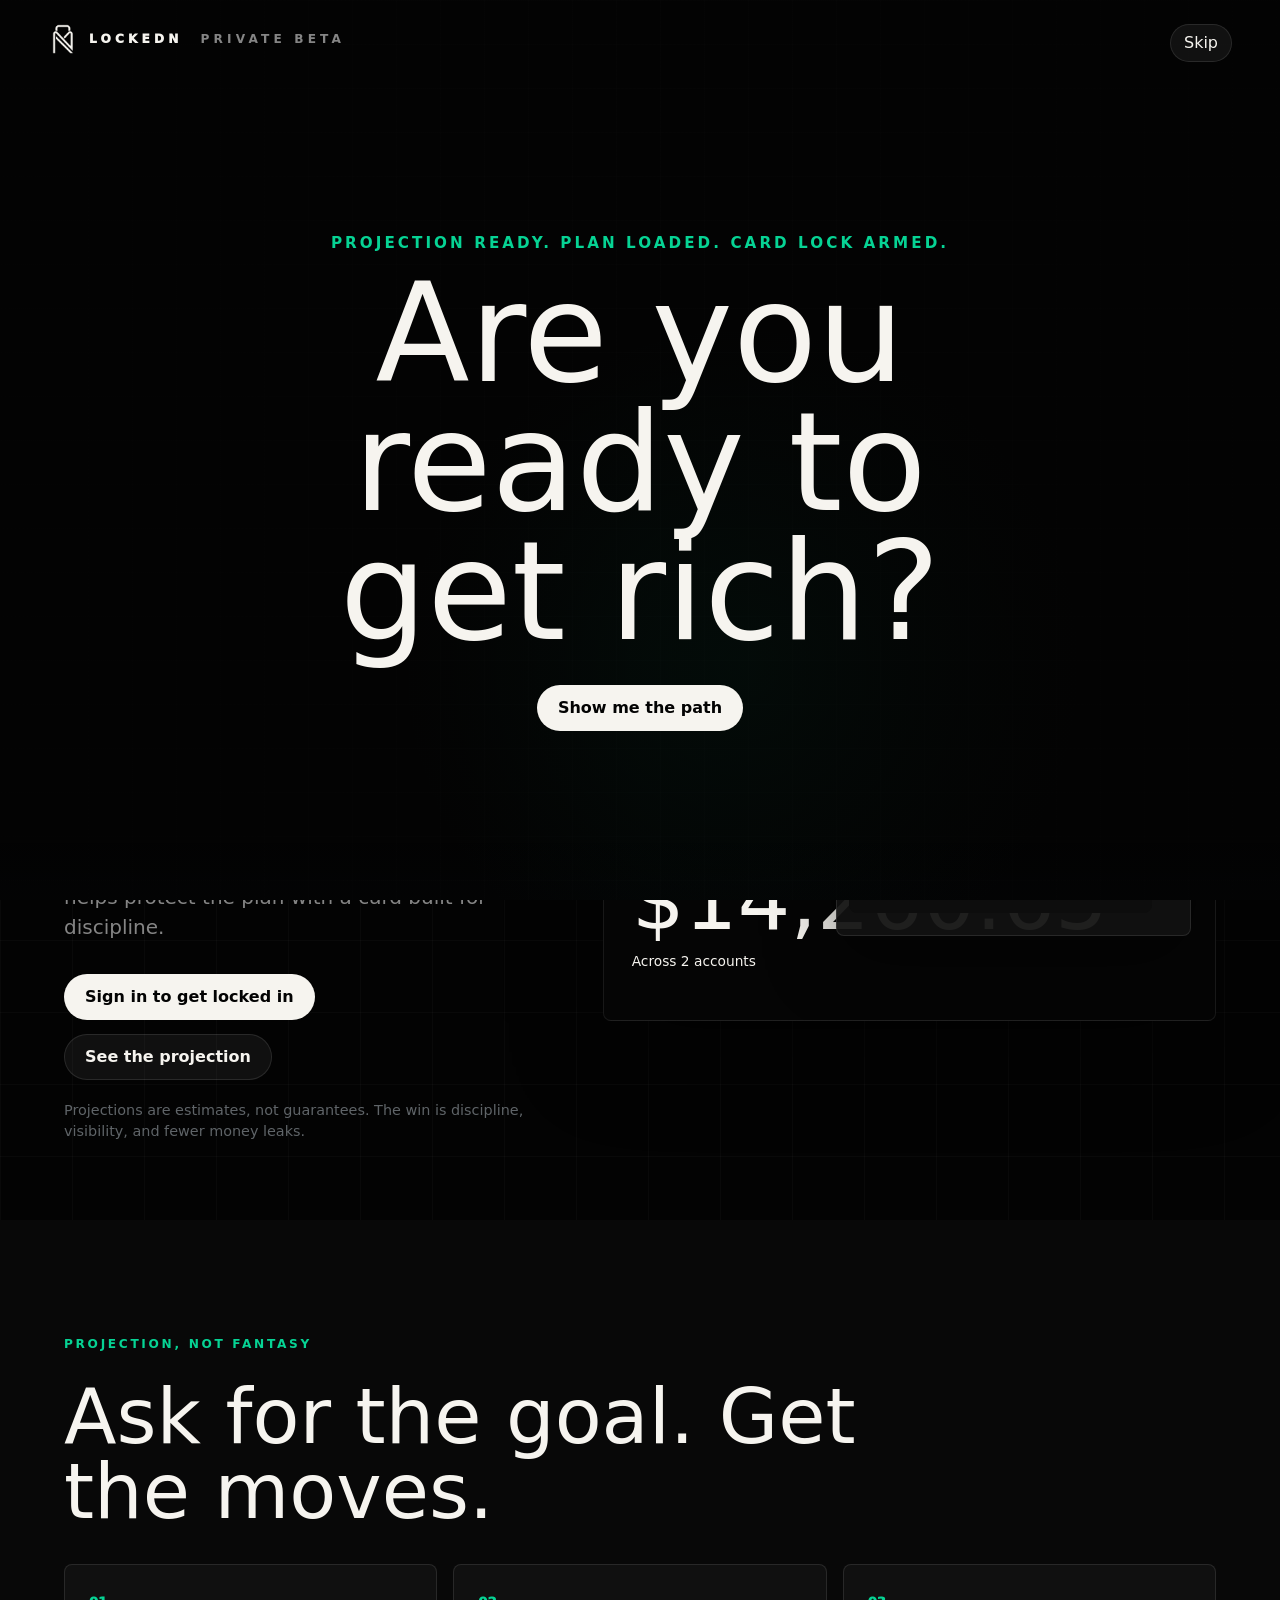
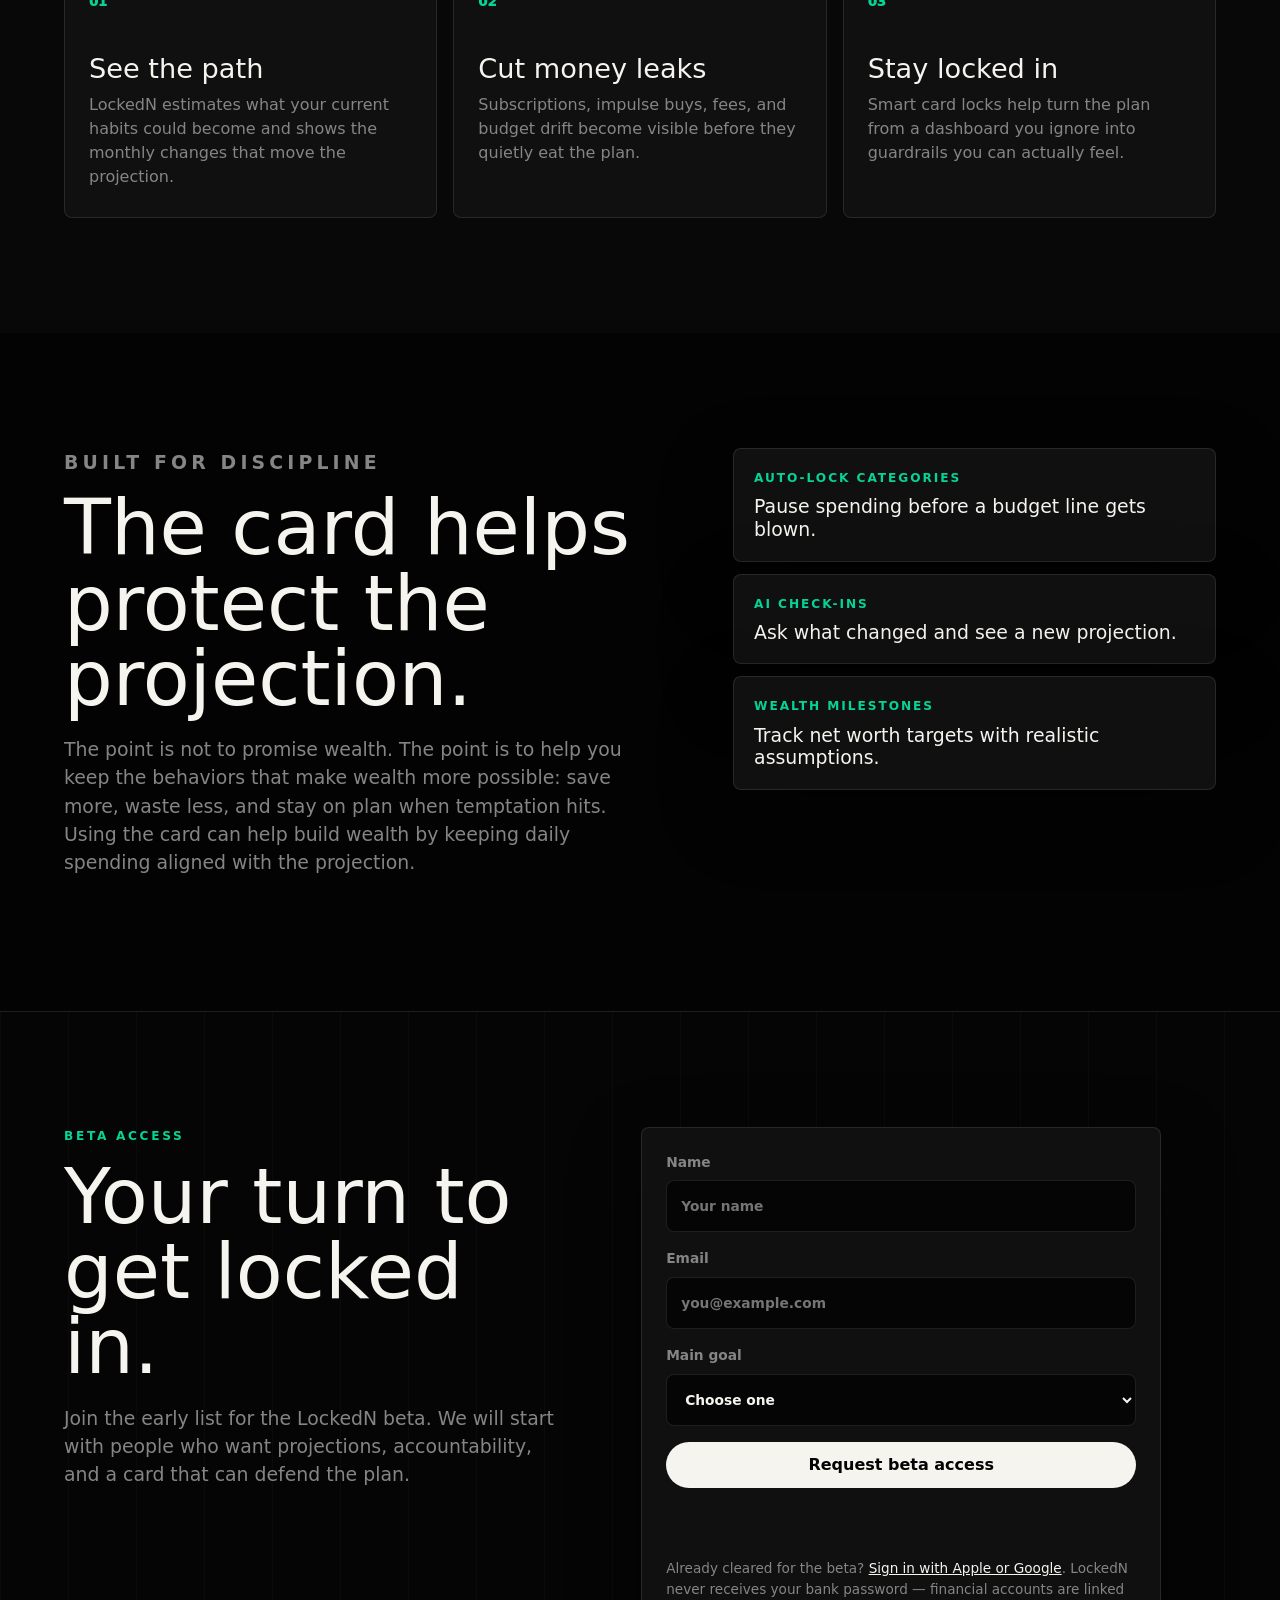
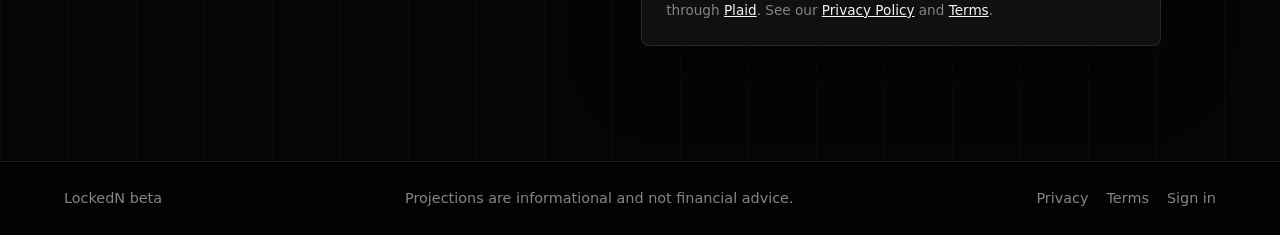
==== commit 5cddfae5: "Prepare LockedN for Plaid and SSO integration Add the public-facing surface required to apply for Pl" ====
--- a/index.html
+++ b/index.html
@@ -78,6 +78,7 @@
         <a href="#projection">Projection</a>
         <a href="#guardrails">Card lock</a>
         <a href="#beta">Beta</a>
+        <a href="signin.html">Sign in</a>
       </nav>
       <button class="button button--ghost" type="button" id="replayIntro">Replay</button>
     </header>
@@ -91,7 +92,7 @@
             LockedN turns your income, spending, debt, and goals into a projected wealth path, then helps protect the plan with a card built for discipline.
           </p>
           <div class="hero__actions">
-            <a class="button button--primary" href="#beta">Join the beta</a>
+            <a class="button button--primary" href="signin.html">Sign in to get locked in</a>
             <a class="button button--secondary" href="#projection">See the projection</a>
           </div>
           <p class="fine-print">
@@ -217,7 +218,17 @@
           </p>
         </div>
 
-        <form class="signup-form" id="signupForm" novalidate>
+        <form
+          class="signup-form"
+          id="signupForm"
+          action="https://formsubmit.co/liamjt@lockedn.org"
+          method="POST"
+        >
+          <input type="hidden" name="_subject" value="New LockedN beta signup" />
+          <input type="hidden" name="_template" value="table" />
+          <input type="hidden" name="_captcha" value="false" />
+          <input type="hidden" name="_next" value="https://lockedn.org/?joined=1#beta" />
+          <input class="form-honey" type="text" name="_honey" tabindex="-1" autocomplete="off" />
           <label>
             Name
             <input type="text" name="name" autocomplete="name" placeholder="Your name" required />
@@ -238,6 +249,11 @@
           </label>
           <button class="button button--primary" type="submit">Request beta access</button>
           <p class="form-status" id="formStatus" role="status" aria-live="polite"></p>
+          <p class="form-disclosure">
+            Already cleared for the beta? <a href="signin.html">Sign in with Apple or Google</a>. LockedN never receives your bank password &mdash; financial accounts are linked through
+            <a href="https://plaid.com/legal/#end-user-privacy-policy" target="_blank" rel="noopener">Plaid</a>.
+            See our <a href="privacy.html">Privacy Policy</a> and <a href="terms.html">Terms</a>.
+          </p>
         </form>
       </section>
     </main>
@@ -245,6 +261,11 @@
     <footer class="site-footer">
       <span>LockedN beta</span>
       <span>Projections are informational and not financial advice.</span>
+      <span class="site-footer__links">
+        <a href="privacy.html">Privacy</a>
+        <a href="terms.html">Terms</a>
+        <a href="signin.html">Sign in</a>
+      </span>
     </footer>
 
     <script src="script.js"></script>
--- a/styles.css
+++ b/styles.css
@@ -913,6 +913,15 @@
   font-weight: 850;
 }
 
+.form-honey {
+  position: absolute;
+  left: -9999px;
+  width: 1px;
+  height: 1px;
+  opacity: 0;
+  pointer-events: none;
+}
+
 .signup-form input,
 .signup-form select {
   width: 100%;
@@ -1330,3 +1339,244 @@
     overflow: auto;
   }
 }
+
+.legal-body {
+  background: var(--black);
+}
+
+.legal-page,
+.auth-page {
+  margin: 0 auto;
+  padding: clamp(28px, 6vw, 72px) clamp(22px, 5vw, 72px) clamp(48px, 8vw, 96px);
+}
+
+.legal-page {
+  max-width: 820px;
+}
+
+.legal-page article h1 {
+  margin: 8px 0 6px;
+  font-size: clamp(2rem, 3.4vw, 2.6rem);
+  letter-spacing: -0.01em;
+}
+
+.legal-meta {
+  margin: 0 0 32px;
+  color: var(--muted);
+  font-size: 0.92rem;
+}
+
+.legal-page h2 {
+  margin: 32px 0 10px;
+  font-size: 1.1rem;
+  letter-spacing: 0.02em;
+}
+
+.legal-page p,
+.legal-page li {
+  color: var(--ink);
+  font-size: 0.98rem;
+  line-height: 1.65;
+}
+
+.legal-page ul {
+  padding-left: 20px;
+}
+
+.legal-page a {
+  color: var(--teal);
+  text-decoration: underline;
+  text-underline-offset: 3px;
+}
+
+.auth-page {
+  display: grid;
+  gap: clamp(20px, 3vw, 36px);
+  max-width: 1080px;
+  grid-template-columns: minmax(0, 1.1fr) minmax(0, 0.9fr);
+}
+
+@media (max-width: 800px) {
+  .auth-page {
+    grid-template-columns: 1fr;
+  }
+}
+
+.auth-card {
+  display: flex;
+  flex-direction: column;
+  gap: 16px;
+  padding: clamp(24px, 4vw, 40px);
+  border: 1px solid var(--line);
+  border-radius: 24px;
+  background: var(--card);
+  box-shadow: 0 30px 80px var(--shadow);
+}
+
+.auth-card h1 {
+  margin: 0;
+  font-size: clamp(1.6rem, 2.6vw, 2.1rem);
+  letter-spacing: -0.01em;
+}
+
+.auth-card__lede {
+  margin: 0;
+  color: var(--muted);
+  font-size: 0.98rem;
+  line-height: 1.6;
+}
+
+.sso-stack {
+  display: flex;
+  flex-direction: column;
+  gap: 12px;
+  margin-top: 4px;
+}
+
+.sso-button {
+  display: inline-flex;
+  align-items: center;
+  justify-content: center;
+  gap: 12px;
+  min-height: 52px;
+  padding: 0 22px;
+  border: 1px solid var(--line);
+  border-radius: 12px;
+  font-weight: 700;
+  font-size: 1rem;
+  cursor: pointer;
+  transition:
+    transform 0.15s ease,
+    border-color 0.15s ease,
+    background 0.15s ease;
+}
+
+.sso-button:hover {
+  transform: translateY(-1px);
+}
+
+.sso-button__icon {
+  width: 20px;
+  height: 20px;
+}
+
+.sso-button--apple {
+  background: #000;
+  border-color: #000;
+  color: #fff;
+}
+
+.sso-button--google {
+  background: #fff;
+  border-color: #dadce0;
+  color: #1f1f1f;
+}
+
+.auth-notice {
+  margin: 4px 0 0;
+  color: #ffb37a;
+  font-size: 0.92rem;
+}
+
+.auth-notice--block {
+  padding: 14px 16px;
+  border: 1px solid rgba(255, 179, 122, 0.4);
+  border-radius: 12px;
+  background: rgba(255, 179, 122, 0.08);
+}
+
+.auth-notice--block a {
+  color: var(--teal);
+  text-decoration: underline;
+}
+
+.auth-status {
+  margin: 12px 0 0;
+  color: var(--teal);
+  font-weight: 700;
+  font-size: 0.95rem;
+}
+
+.auth-fine {
+  margin: 12px 0 0;
+  color: var(--muted);
+  font-size: 0.85rem;
+  line-height: 1.55;
+}
+
+.auth-fine a {
+  color: var(--ink);
+  text-decoration: underline;
+}
+
+.signed-in-state p {
+  margin: 0 0 14px;
+}
+
+.auth-actions {
+  display: flex;
+  flex-wrap: wrap;
+  gap: 10px;
+}
+
+.auth-side {
+  padding: clamp(20px, 3vw, 32px);
+  border: 1px solid var(--line);
+  border-radius: 24px;
+  background: rgba(255, 255, 255, 0.02);
+}
+
+.auth-side h2 {
+  margin: 0 0 12px;
+  font-size: 1.05rem;
+  letter-spacing: 0.02em;
+}
+
+.auth-side ul {
+  margin: 0 0 16px;
+  padding-left: 18px;
+  color: var(--muted);
+  font-size: 0.95rem;
+  line-height: 1.6;
+}
+
+.link-disclosure {
+  margin: 8px 0 0;
+  padding: 16px 18px;
+  border: 1px solid var(--line);
+  border-radius: 14px;
+  background: rgba(255, 255, 255, 0.025);
+  font-size: 0.92rem;
+  line-height: 1.55;
+  list-style: none;
+}
+
+.link-disclosure li + li {
+  margin-top: 8px;
+}
+
+.form-disclosure {
+  margin: 14px 0 0;
+  color: var(--muted);
+  font-size: 0.85rem;
+  line-height: 1.55;
+}
+
+.form-disclosure a {
+  color: var(--ink);
+  text-decoration: underline;
+}
+
+.site-footer__links {
+  display: inline-flex;
+  gap: 18px;
+}
+
+.site-footer__links a {
+  color: var(--muted);
+  text-decoration: none;
+}
+
+.site-footer__links a:hover {
+  color: var(--ink);
+}
